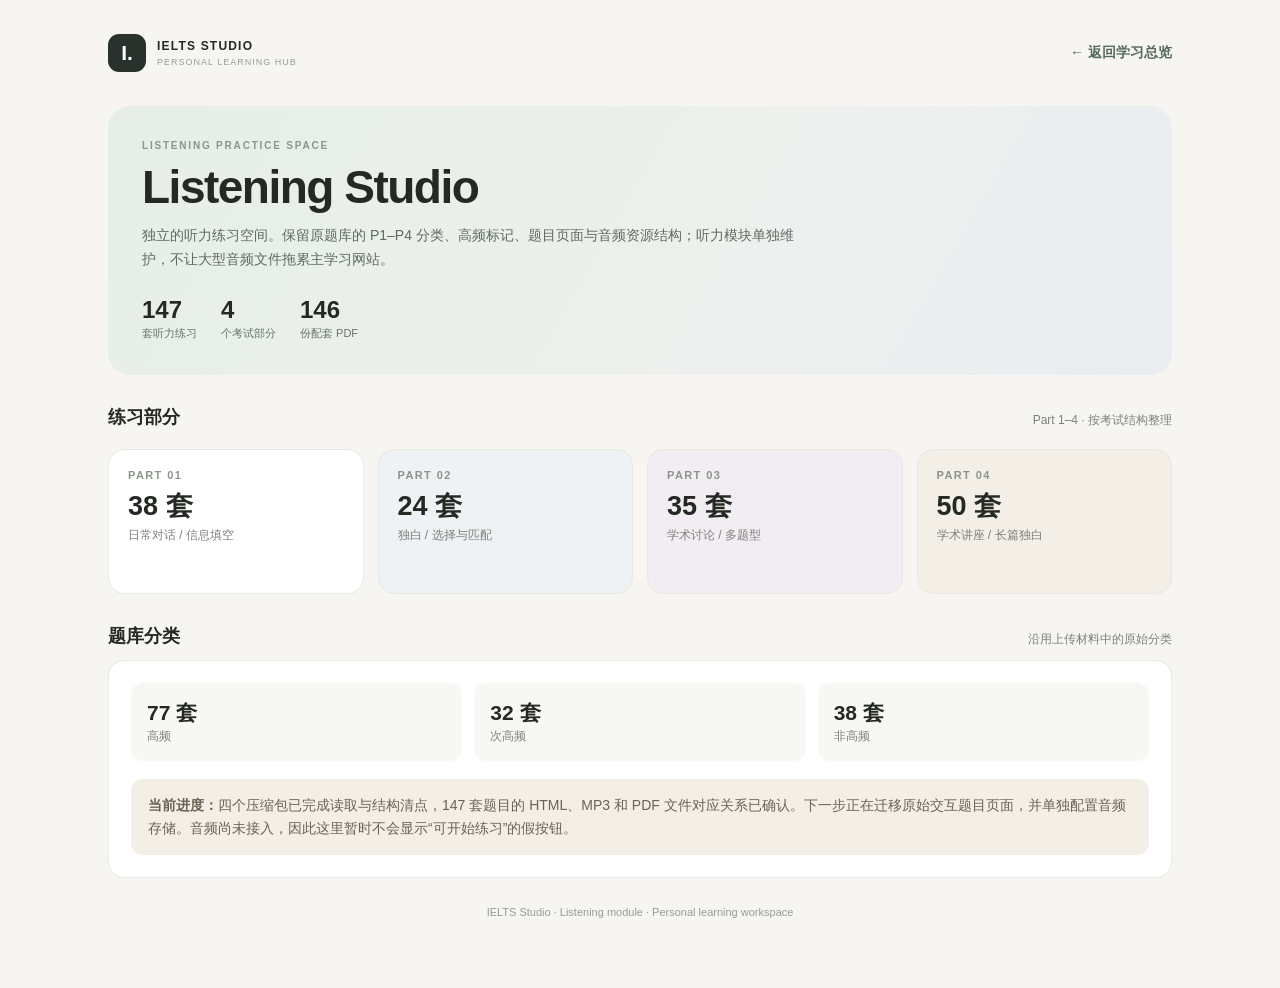
==== listening/index.html @ 111a314e "Add standalone Listening Studio entry page" ====
<!doctype html>
<html lang="zh-CN">
<head>
<meta charset="utf-8">
<meta name="viewport" content="width=device-width,initial-scale=1">
<meta name="theme-color" content="#f6f5f1">
<title>Listening Studio — IELTS Studio</title>
<style>
:root{--bg:#f6f5f1;--paper:#fff;--ink:#252923;--muted:#7d8079;--line:#e9e8e2;--sage:#718779;--sage-light:#eaf0eb;--blue:#eaf0f5;--sand:#f3eee6;--lilac:#f1edf2}
*{box-sizing:border-box}body{margin:0;background:var(--bg);color:var(--ink);font:14px 'DM Sans',Arial,sans-serif}.wrap{max-width:1120px;margin:auto;padding:34px 28px 70px}.top{display:flex;align-items:center;justify-content:space-between;margin-bottom:34px}.brand{display:flex;gap:11px;align-items:center;color:var(--ink);text-decoration:none}.mark{width:38px;height:38px;border-radius:11px;background:#29312c;color:#fff;display:grid;place-items:center;font:bold 21px Arial}.brand strong{display:block;letter-spacing:1.2px;font-size:12px}.brand small{display:block;color:#9a9c95;font-size:9px;letter-spacing:1px;margin-top:4px}.back{color:#536b5a;text-decoration:none;font-weight:700}.eyebrow{font-size:10px;letter-spacing:1.8px;color:#8b9589;font-weight:700}.hero{padding:34px;border-radius:22px;background:linear-gradient(120deg,#e6eee7,#edf0ed 58%,#e9edf1);margin-bottom:24px}.hero h1{font-size:clamp(30px,5vw,46px);margin:9px 0 10px;letter-spacing:-1.5px}.hero p{color:#5f6a61;line-height:1.7;max-width:670px;margin:0}.stats{display:flex;gap:24px;flex-wrap:wrap;margin-top:24px}.stat strong{font-size:24px;display:block}.stat span{font-size:11px;color:#68736a}.parts{display:grid;grid-template-columns:repeat(4,minmax(0,1fr));gap:14px;margin:20px 0 26px}.part{border:1px solid var(--line);background:var(--paper);border-radius:16px;padding:19px;min-height:145px}.part .num{font-size:11px;color:#8b9589;letter-spacing:1.4px;font-weight:700}.part strong{display:block;font-size:27px;margin:7px 0 2px}.part span{color:var(--muted);font-size:12px}.part:nth-child(2){background:#eef2f5}.part:nth-child(3){background:#f1edf2}.part:nth-child(4){background:#f3eee6}.section{display:flex;align-items:end;justify-content:space-between;margin:30px 0 12px}.section h2{font-size:18px;margin:0}.section p{color:var(--muted);font-size:12px;margin:0}.panel{background:#fff;border:1px solid var(--line);border-radius:16px;padding:22px}.freqs{display:grid;grid-template-columns:repeat(3,1fr);gap:12px}.freq{padding:16px;border-radius:12px;background:#f7f7f3}.freq strong{display:block;font-size:21px}.freq span{font-size:12px;color:var(--muted)}.notice{margin-top:18px;padding:15px 17px;border-radius:12px;background:#f3eee6;color:#6c6254;line-height:1.65}.footer{margin-top:28px;color:#999b93;font-size:11px;text-align:center}
@media(max-width:720px){.wrap{padding:20px 16px 45px}.hero{padding:24px}.parts{grid-template-columns:repeat(2,1fr)}.freqs{grid-template-columns:1fr}.top{margin-bottom:22px}}
</style>
</head>
<body><main class="wrap">
<header class="top"><a class="brand" href="../"><span class="mark">I.</span><span><strong>IELTS STUDIO</strong><small>PERSONAL LEARNING HUB</small></span></a><a class="back" href="../">← 返回学习总览</a></header>
<section class="hero"><div class="eyebrow">LISTENING PRACTICE SPACE</div><h1>Listening Studio</h1><p>独立的听力练习空间。保留原题库的 P1–P4 分类、高频标记、题目页面与音频资源结构；听力模块单独维护，不让大型音频文件拖累主学习网站。</p><div class="stats"><div class="stat"><strong>147</strong><span>套听力练习</span></div><div class="stat"><strong>4</strong><span>个考试部分</span></div><div class="stat"><strong>146</strong><span>份配套 PDF</span></div></div></section>
<div class="section"><h2>练习部分</h2><p>Part 1–4 · 按考试结构整理</p></div>
<section class="parts">
<div class="part"><div class="num">PART 01</div><strong>38 套</strong><span>日常对话 / 信息填空</span></div>
<div class="part"><div class="num">PART 02</div><strong>24 套</strong><span>独白 / 选择与匹配</span></div>
<div class="part"><div class="num">PART 03</div><strong>35 套</strong><span>学术讨论 / 多题型</span></div>
<div class="part"><div class="num">PART 04</div><strong>50 套</strong><span>学术讲座 / 长篇独白</span></div>
</section>
<div class="section"><h2>题库分类</h2><p>沿用上传材料中的原始分类</p></div>
<section class="panel"><div class="freqs"><div class="freq"><strong>77 套</strong><span>高频</span></div><div class="freq"><strong>32 套</strong><span>次高频</span></div><div class="freq"><strong>38 套</strong><span>非高频</span></div></div><div class="notice"><strong>当前进度：</strong>四个压缩包已完成读取与结构清点，147 套题目的 HTML、MP3 和 PDF 文件对应关系已确认。下一步正在迁移原始交互题目页面，并单独配置音频存储。音频尚未接入，因此这里暂时不会显示“可开始练习”的假按钮。</div></section>
<div class="footer">IELTS Studio · Listening module · Personal learning workspace</div>
</main></body></html>
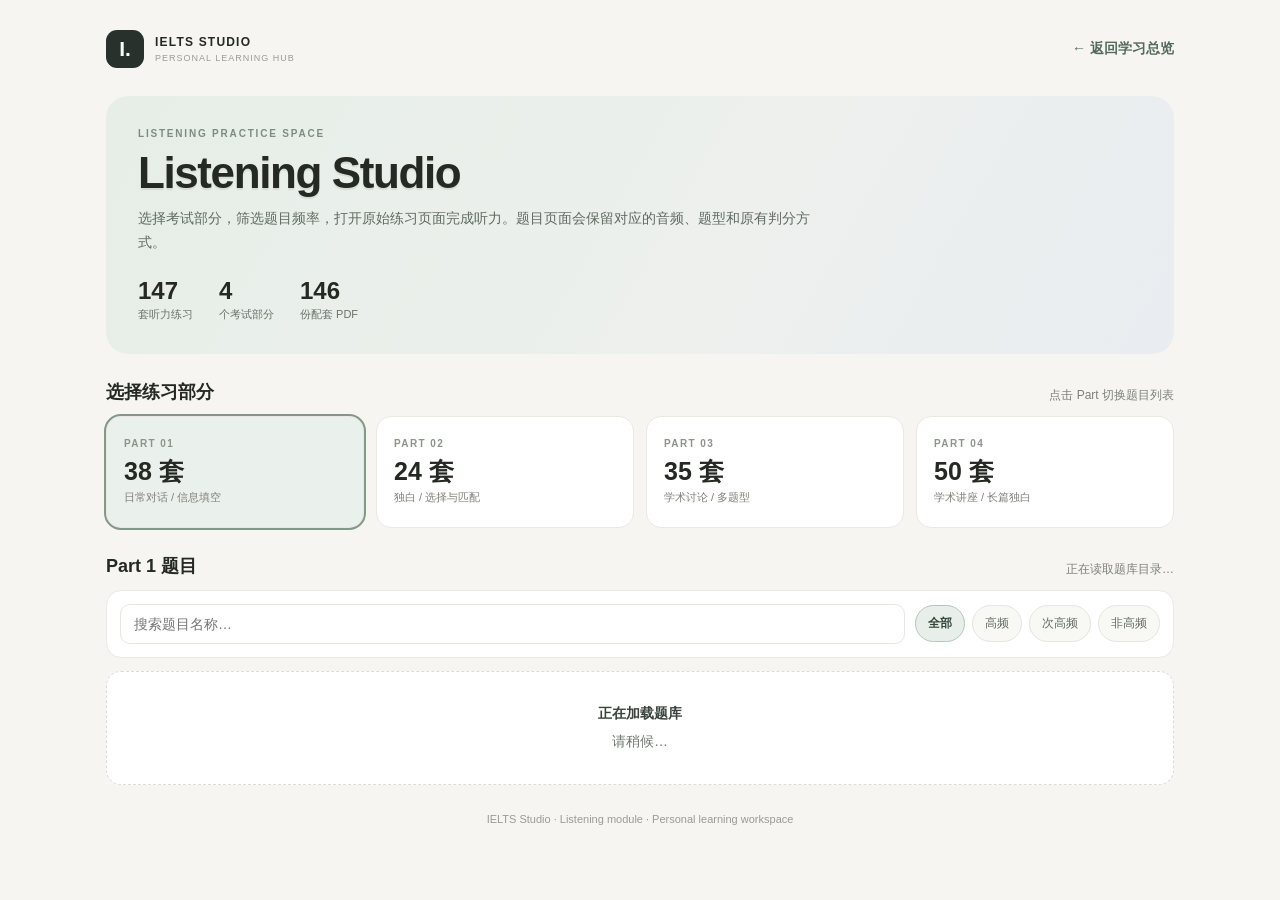
==== commit 45a29790: "Build interactive Listening practice catalogue UI" ====
--- a/listening/index.html
+++ b/listening/index.html
@@ -1,27 +1,29 @@
 <!doctype html>
 <html lang="zh-CN">
 <head>
-<meta charset="utf-8">
-<meta name="viewport" content="width=device-width,initial-scale=1">
+<meta charset="utf-8"><meta name="viewport" content="width=device-width,initial-scale=1">
 <meta name="theme-color" content="#f6f5f1">
 <title>Listening Studio — IELTS Studio</title>
 <style>
 :root{--bg:#f6f5f1;--paper:#fff;--ink:#252923;--muted:#7d8079;--line:#e9e8e2;--sage:#718779;--sage-light:#eaf0eb;--blue:#eaf0f5;--sand:#f3eee6;--lilac:#f1edf2}
-*{box-sizing:border-box}body{margin:0;background:var(--bg);color:var(--ink);font:14px 'DM Sans',Arial,sans-serif}.wrap{max-width:1120px;margin:auto;padding:34px 28px 70px}.top{display:flex;align-items:center;justify-content:space-between;margin-bottom:34px}.brand{display:flex;gap:11px;align-items:center;color:var(--ink);text-decoration:none}.mark{width:38px;height:38px;border-radius:11px;background:#29312c;color:#fff;display:grid;place-items:center;font:bold 21px Arial}.brand strong{display:block;letter-spacing:1.2px;font-size:12px}.brand small{display:block;color:#9a9c95;font-size:9px;letter-spacing:1px;margin-top:4px}.back{color:#536b5a;text-decoration:none;font-weight:700}.eyebrow{font-size:10px;letter-spacing:1.8px;color:#8b9589;font-weight:700}.hero{padding:34px;border-radius:22px;background:linear-gradient(120deg,#e6eee7,#edf0ed 58%,#e9edf1);margin-bottom:24px}.hero h1{font-size:clamp(30px,5vw,46px);margin:9px 0 10px;letter-spacing:-1.5px}.hero p{color:#5f6a61;line-height:1.7;max-width:670px;margin:0}.stats{display:flex;gap:24px;flex-wrap:wrap;margin-top:24px}.stat strong{font-size:24px;display:block}.stat span{font-size:11px;color:#68736a}.parts{display:grid;grid-template-columns:repeat(4,minmax(0,1fr));gap:14px;margin:20px 0 26px}.part{border:1px solid var(--line);background:var(--paper);border-radius:16px;padding:19px;min-height:145px}.part .num{font-size:11px;color:#8b9589;letter-spacing:1.4px;font-weight:700}.part strong{display:block;font-size:27px;margin:7px 0 2px}.part span{color:var(--muted);font-size:12px}.part:nth-child(2){background:#eef2f5}.part:nth-child(3){background:#f1edf2}.part:nth-child(4){background:#f3eee6}.section{display:flex;align-items:end;justify-content:space-between;margin:30px 0 12px}.section h2{font-size:18px;margin:0}.section p{color:var(--muted);font-size:12px;margin:0}.panel{background:#fff;border:1px solid var(--line);border-radius:16px;padding:22px}.freqs{display:grid;grid-template-columns:repeat(3,1fr);gap:12px}.freq{padding:16px;border-radius:12px;background:#f7f7f3}.freq strong{display:block;font-size:21px}.freq span{font-size:12px;color:var(--muted)}.notice{margin-top:18px;padding:15px 17px;border-radius:12px;background:#f3eee6;color:#6c6254;line-height:1.65}.footer{margin-top:28px;color:#999b93;font-size:11px;text-align:center}
-@media(max-width:720px){.wrap{padding:20px 16px 45px}.hero{padding:24px}.parts{grid-template-columns:repeat(2,1fr)}.freqs{grid-template-columns:1fr}.top{margin-bottom:22px}}
+*{box-sizing:border-box}body{margin:0;background:var(--bg);color:var(--ink);font:14px 'DM Sans',Arial,sans-serif}.wrap{max-width:1120px;margin:auto;padding:30px 26px 70px}.top{display:flex;align-items:center;justify-content:space-between;margin-bottom:28px}.brand{display:flex;gap:11px;align-items:center;color:var(--ink);text-decoration:none}.mark{width:38px;height:38px;border-radius:11px;background:#29312c;color:#fff;display:grid;place-items:center;font:bold 21px Arial}.brand strong{display:block;letter-spacing:1.2px;font-size:12px}.brand small{display:block;color:#9a9c95;font-size:9px;letter-spacing:1px;margin-top:4px}.back{color:#536b5a;text-decoration:none;font-weight:700}.hero{padding:32px;border-radius:22px;background:linear-gradient(120deg,#e6eee7,#edf0ed 58%,#e9edf1);margin-bottom:22px}.eyebrow{font-size:10px;letter-spacing:1.8px;color:#7d8c80;font-weight:700}.hero h1{font-size:clamp(30px,5vw,44px);margin:9px 0;letter-spacing:-1.4px;text-shadow:0 2px 1px #d4ddd5}.hero p{color:#5f6a61;line-height:1.7;max-width:690px;margin:0}.stats{display:flex;gap:26px;flex-wrap:wrap;margin-top:22px}.stat strong{font-size:24px;display:block}.stat span{font-size:11px;color:#68736a}.section{display:flex;align-items:end;justify-content:space-between;margin:26px 0 12px}.section h2{font-size:18px;margin:0}.section p{color:var(--muted);font-size:12px;margin:0}.parts{display:grid;grid-template-columns:repeat(4,minmax(0,1fr));gap:12px}.part{border:1px solid var(--line);background:#fff;border-radius:15px;padding:17px;text-align:left;cursor:pointer;transition:.16s;min-height:112px;color:var(--ink)}.part:hover{transform:translateY(-2px);border-color:#aab8ad}.part[aria-pressed=true]{outline:2px solid #839889;background:#eaf0eb}.part .num{font-size:10px;color:#8b9589;letter-spacing:1.4px;font-weight:700}.part strong{display:block;font-size:25px;margin:6px 0 1px}.part span{color:var(--muted);font-size:11px}.toolbar{display:flex;gap:10px;align-items:center;flex-wrap:wrap;background:#fff;border:1px solid var(--line);border-radius:15px;padding:13px;margin-bottom:13px}.search{flex:1;min-width:190px;border:1px solid #e6e7e1;border-radius:10px;padding:11px 13px;font:inherit;outline:none}.search:focus{border-color:#8fa394}.filters{display:flex;gap:7px;flex-wrap:wrap}.filter{border:1px solid #e5e6df;background:#f8f8f5;color:#626b63;padding:9px 12px;border-radius:20px;cursor:pointer;font:inherit;font-size:12px}.filter[aria-pressed=true]{background:#e8eee9;border-color:#b7c5ba;color:#34483a;font-weight:700}.list{display:grid;grid-template-columns:repeat(2,minmax(0,1fr));gap:11px}.test{display:block;text-decoration:none;color:inherit;background:#fff;border:1px solid var(--line);border-radius:14px;padding:16px;transition:.15s}.test:hover{border-color:#aab8ad;transform:translateY(-1px)}.test strong{display:block;font-size:14px;margin:5px 0 8px}.meta{display:flex;gap:7px;align-items:center;flex-wrap:wrap;color:var(--muted);font-size:11px}.tag{background:#eef2ee;color:#5b715f;border-radius:20px;padding:4px 8px}.empty{background:#fff;border:1px dashed #d9ddd6;border-radius:15px;padding:30px;text-align:center;color:#727970;line-height:1.7;grid-column:1/-1}.empty strong{display:block;color:#39433b;margin-bottom:5px}.footer{text-align:center;color:#999b93;font-size:11px;margin-top:28px}
+@media(max-width:720px){.wrap{padding:18px 14px 45px}.hero{padding:23px}.parts{grid-template-columns:repeat(2,1fr)}.list{grid-template-columns:1fr}.top{margin-bottom:20px}.section p{display:none}}
 </style>
 </head>
 <body><main class="wrap">
 <header class="top"><a class="brand" href="../"><span class="mark">I.</span><span><strong>IELTS STUDIO</strong><small>PERSONAL LEARNING HUB</small></span></a><a class="back" href="../">← 返回学习总览</a></header>
-<section class="hero"><div class="eyebrow">LISTENING PRACTICE SPACE</div><h1>Listening Studio</h1><p>独立的听力练习空间。保留原题库的 P1–P4 分类、高频标记、题目页面与音频资源结构；听力模块单独维护，不让大型音频文件拖累主学习网站。</p><div class="stats"><div class="stat"><strong>147</strong><span>套听力练习</span></div><div class="stat"><strong>4</strong><span>个考试部分</span></div><div class="stat"><strong>146</strong><span>份配套 PDF</span></div></div></section>
-<div class="section"><h2>练习部分</h2><p>Part 1–4 · 按考试结构整理</p></div>
-<section class="parts">
-<div class="part"><div class="num">PART 01</div><strong>38 套</strong><span>日常对话 / 信息填空</span></div>
-<div class="part"><div class="num">PART 02</div><strong>24 套</strong><span>独白 / 选择与匹配</span></div>
-<div class="part"><div class="num">PART 03</div><strong>35 套</strong><span>学术讨论 / 多题型</span></div>
-<div class="part"><div class="num">PART 04</div><strong>50 套</strong><span>学术讲座 / 长篇独白</span></div>
+<section class="hero"><div class="eyebrow">LISTENING PRACTICE SPACE</div><h1>Listening Studio</h1><p>选择考试部分，筛选题目频率，打开原始练习页面完成听力。题目页面会保留对应的音频、题型和原有判分方式。</p><div class="stats"><div class="stat"><strong>147</strong><span>套听力练习</span></div><div class="stat"><strong>4</strong><span>个考试部分</span></div><div class="stat"><strong>146</strong><span>份配套 PDF</span></div></div></section>
+<div class="section"><h2>选择练习部分</h2><p>点击 Part 切换题目列表</p></div>
+<section class="parts" id="parts">
+<button class="part" data-part="P1" aria-pressed="true"><div class="num">PART 01</div><strong>38 套</strong><span>日常对话 / 信息填空</span></button>
+<button class="part" data-part="P2" aria-pressed="false"><div class="num">PART 02</div><strong>24 套</strong><span>独白 / 选择与匹配</span></button>
+<button class="part" data-part="P3" aria-pressed="false"><div class="num">PART 03</div><strong>35 套</strong><span>学术讨论 / 多题型</span></button>
+<button class="part" data-part="P4" aria-pressed="false"><div class="num">PART 04</div><strong>50 套</strong><span>学术讲座 / 长篇独白</span></button>
 </section>
-<div class="section"><h2>题库分类</h2><p>沿用上传材料中的原始分类</p></div>
-<section class="panel"><div class="freqs"><div class="freq"><strong>77 套</strong><span>高频</span></div><div class="freq"><strong>32 套</strong><span>次高频</span></div><div class="freq"><strong>38 套</strong><span>非高频</span></div></div><div class="notice"><strong>当前进度：</strong>四个压缩包已完成读取与结构清点，147 套题目的 HTML、MP3 和 PDF 文件对应关系已确认。下一步正在迁移原始交互题目页面，并单独配置音频存储。音频尚未接入，因此这里暂时不会显示“可开始练习”的假按钮。</div></section>
+<div class="section"><h2 id="listTitle">Part 1 题目</h2><p id="resultCount">正在读取题库目录…</p></div>
+<section class="toolbar"><input id="search" class="search" type="search" placeholder="搜索题目名称…" aria-label="搜索题目名称"><div class="filters" id="filters"><button class="filter" data-frequency="全部" aria-pressed="true">全部</button><button class="filter" data-frequency="高频" aria-pressed="false">高频</button><button class="filter" data-frequency="次高频" aria-pressed="false">次高频</button><button class="filter" data-frequency="非高频" aria-pressed="false">非高频</button></div></section>
+<section class="list" id="testList" aria-live="polite"><div class="empty"><strong>正在加载题库</strong>请稍候…</div></section>
 <div class="footer">IELTS Studio · Listening module · Personal learning workspace</div>
-</main></body></html>+</main>
+<script src="app.js"></script>
+</body></html>
